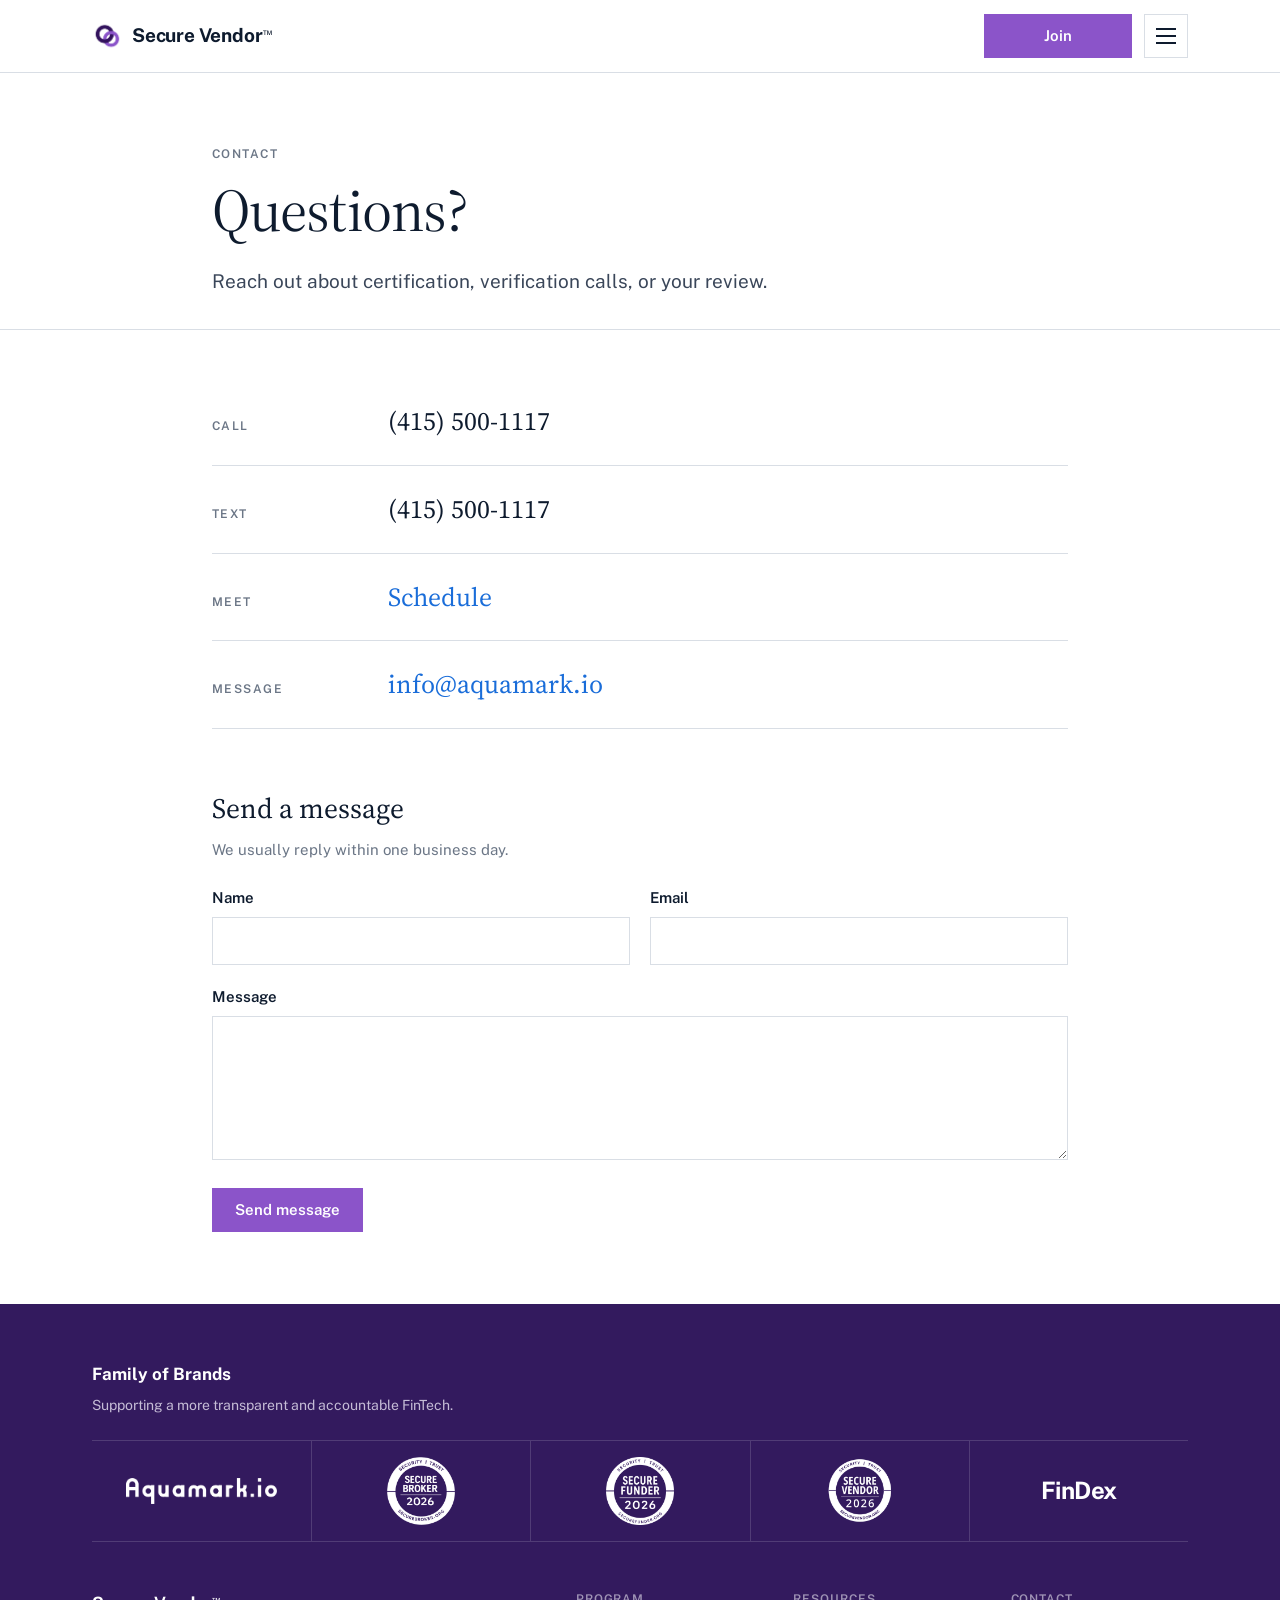
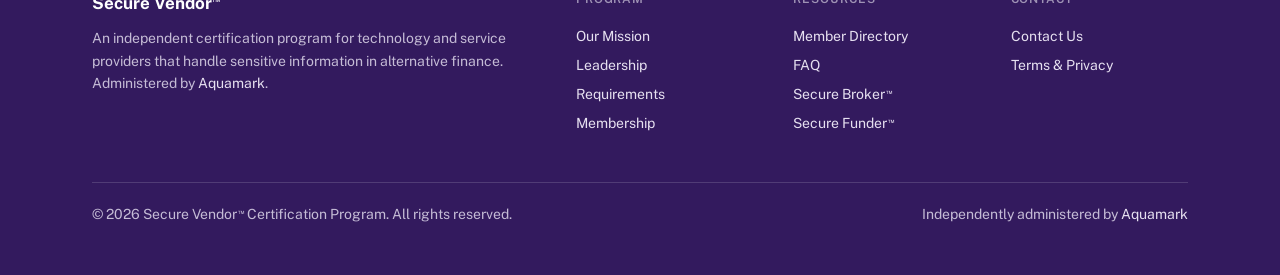
==== contact/index.html @ 7bb22926 "Home: Ocrolus logo slightly smaller Co-Authored-By: Claude Opus 5.5 <noreply@anthropic.com> Claude-S" ====
<!DOCTYPE html>
<html lang="en">
<head>
<meta charset="UTF-8">
<meta name="viewport" content="width=device-width, initial-scale=1.0">
<title>Contact — Secure Vendor™</title>
<meta name="description" content="Secure Vendor™ is an independent certification program for technology and service providers that handle sensitive information in alternative finance.">
<meta property="og:title" content="Contact — Secure Vendor™">
<meta property="og:description" content="Secure Vendor™ is an independent certification program for technology and service providers that handle sensitive information in alternative finance.">
<meta property="og:type" content="website">
<meta property="og:url" content="https://securevendor.org/contact/">
<meta property="og:image" content="https://securevendor.org/og-blank.png">
<link rel="icon" type="image/png" sizes="32x32" href="../vendor-rings.png?v=c6db47a4">
<link rel="apple-touch-icon" sizes="180x180" href="../vendor-rings.png?v=c6db47a4">
<link rel="preconnect" href="https://fonts.googleapis.com">
<link rel="preconnect" href="https://fonts.gstatic.com" crossorigin>
<link href="https://fonts.googleapis.com/css2?family=Public+Sans:wght@400;500;600;700&family=Source+Serif+4:opsz,wght@8..60,400;8..60,500;8..60,600;8..60,700&display=swap" rel="stylesheet">
<link rel="stylesheet" href="../site.css?v=baca03fb">
<style>
  .msg { margin-top: 56px; }
  .msg h2 { font-family: var(--serif); font-weight: 400; font-size: 28px; color: var(--ink); margin: 0; }
  .msg-sub { font-size: 15px; color: var(--muted); margin: 6px 0 24px; }
  .msg-row { display: grid; grid-template-columns: 1fr 1fr; gap: 20px; }
  .msg-field { margin-bottom: 20px; }
  .msg-field label { display: block; font-size: 15px; font-weight: 600; color: var(--ink); margin-bottom: 6px; }
  .msg-opt { font-weight: 400; color: var(--muted); }
  .msg-field input, .msg-field textarea { width: 100%; box-sizing: border-box; font: inherit; font-size: 16px; color: var(--ink); background: #fff; border: 1px solid var(--rule); border-radius: 0; padding: 11px 12px; line-height: 1.5; }
  .msg-field textarea { resize: vertical; min-height: 140px; }
  .msg-field input:focus, .msg-field textarea:focus { outline: none; border-color: var(--accent); box-shadow: 0 0 0 3px rgba(26, 109, 217, .12); }
  .msg-field [aria-invalid=true] { border-color: #B42318; }
  .msg .btn { cursor: pointer; }
  .msg .btn[disabled] { opacity: .65; cursor: progress; }
  .msg-hp { position: absolute; left: -10000px; width: 1px; height: 1px; overflow: hidden; }
  .msg-status { margin: 0 0 16px; font-size: 15px; }
  .msg-status.is-error { color: #B42318; }
  .msg-status.is-ok { color: var(--ink); }
  @media (max-width: 560px) { .msg-row { grid-template-columns: 1fr; gap: 0; } }
</style>
</head>
<body>


<header class="nav">
  <div class="wrap">
    <a class="nav-logo" href="../" aria-label="Secure Vendor home"><img src="../vendor-rings.png?v=c6db47a4" alt=""><span>Secure Vendor<sup>&trade;</sup></span></a>
    <nav class="nav-links" aria-label="Primary">
      <a href="../program-guidelines/" target="_blank" rel="noopener">Requirements</a>
      <a href="../#faq">FAQs</a>
      <a href="../#press">News</a>
      <a href="../directory/">Directory</a>
      <a href="https://securebroker.org" target="_blank" rel="noopener noreferrer">Broker Program</a>
      <a href="https://securefunder.org" target="_blank" rel="noopener noreferrer">Funder Program</a>
    </nav>
    <div class="nav-actions">
      <a class="btn" href="../join/">Join</a>
      <button class="nav-toggle" type="button" aria-expanded="false" aria-controls="mobileMenu" aria-label="Open menu"><span></span><span></span><span></span></button>
    </div>
  </div>
  <div class="mobile-menu" id="mobileMenu">
    <a href="../program-guidelines/" target="_blank" rel="noopener">Requirements</a>
    <a href="../#faq">FAQs</a>
    <a href="../#press">News</a>
    <a href="../directory/">Directory</a>
    <a href="https://securebroker.org" target="_blank" rel="noopener noreferrer">Broker Program</a>
    <a href="https://securefunder.org" target="_blank" rel="noopener noreferrer">Funder Program</a>
  </div>
</header>

<main>

  <section class="page-head">
    <div class="rq-wrap">
      <p class="pg-eyebrow">Contact</p>
      <h1>Questions?</h1>
      <p class="lede">Reach out about certification, verification calls, or your review.</p>
    </div>
  </section>

  <section class="rq-block">
    <div class="rq-wrap">
      <ul class="cx-list" style="border-top:0">
        <li><span class="cx-k">Call</span><a class="cx-v" href="tel:+14155001117">(415) 500-1117</a></li>
        <li><span class="cx-k">Text</span><a class="cx-v" href="sms:+14155001117">(415) 500-1117</a></li>
        <li><span class="cx-k">Meet</span><a class="cx-v" href="https://calendly.com/christina-aquamark/" target="_blank" rel="noopener noreferrer" style="color:var(--link)">Schedule</a></li>
        <li><span class="cx-k">Message</span><a class="cx-v" href="mailto:info@aquamark.io" style="color:var(--link)">info@aquamark.io</a></li>
      </ul>
      <form class="msg" id="message" novalidate>
        <h2>Send a message</h2>
        <p class="msg-sub">We usually reply within one business day.</p>
        <div class="msg-row">
          <div class="msg-field">
            <label for="m-name">Name</label>
            <input id="m-name" name="name" type="text" autocomplete="name" maxlength="120" required>
          </div>
          <div class="msg-field">
            <label for="m-email">Email</label>
            <input id="m-email" name="email" type="email" autocomplete="email" maxlength="254" required>
          </div>
        </div>
        <div class="msg-field">
          <label for="m-message">Message</label>
          <textarea id="m-message" name="message" rows="5" maxlength="5000" required></textarea>
        </div>
        <div class="msg-hp" aria-hidden="true"><label for="m-fax">Fax</label><input id="m-fax" name="fax" type="text" tabindex="-1" autocomplete="off"></div>
        <input type="hidden" name="t" id="m-t">
        <p class="msg-status" id="m-status" role="status" hidden></p>
        <button class="btn" type="submit" id="m-send">Send message</button>
      </form>
    </div>
  </section>

</main>

<script>
  (function () {
    var form = document.getElementById('message'); if (!form) return;
    var btn = document.getElementById('m-send'), status = document.getElementById('m-status');
    var name = document.getElementById('m-name'), email = document.getElementById('m-email'), msg = document.getElementById('m-message');
    document.getElementById('m-t').value = String(Date.now());
    function say(text, ok) { status.textContent = text; status.className = 'msg-status ' + (ok ? 'is-ok' : 'is-error'); status.hidden = false; }
    [name, email, msg].forEach(function (el) { el.addEventListener('input', function () { el.removeAttribute('aria-invalid'); }); });
    form.addEventListener('submit', function (e) {
      e.preventDefault();
      var bad = null;
      if (!name.value.trim()) { name.setAttribute('aria-invalid', 'true'); bad = bad || name; }
      if (!/^[^\s@]+@[^\s@]+\.[a-z]{2,}$/i.test(email.value.trim())) { email.setAttribute('aria-invalid', 'true'); bad = bad || email; }
      if (!msg.value.trim()) { msg.setAttribute('aria-invalid', 'true'); bad = bad || msg; }
      if (bad) { say(bad === name ? 'Please enter your name.' : bad === email ? 'Please enter a valid email address.' : 'Please write a message.', false); bad.focus(); return; }
      btn.disabled = true; btn.textContent = 'Sending\u2026'; status.hidden = true;
      fetch('https://portal.securefunder.org/message', { method: 'POST', body: new FormData(form) })
        .then(function (r) { return r.json().catch(function () { return { ok: false }; }); })
        .then(function (d) {
          if (d && d.ok) { form.reset(); say('Thanks, your message is on its way. We\u2019ll reply by email.', true); btn.textContent = 'Sent'; return; }
          say((d && d.error) || 'Something went wrong. Please try again.', false); btn.disabled = false; btn.textContent = 'Send message';
        })
        .catch(function () { say('We couldn\u2019t send that. Please try again, or email info@aquamark.io.', false); btn.disabled = false; btn.textContent = 'Send message'; });
    });
  })();
</script>

<footer class="site-foot">
  <div class="wrap">
    <section class="fob" aria-labelledby="fob-title">
      <h2 id="fob-title" class="fob-title">Family of Brands</h2>
      <p class="fob-sub">Supporting a more transparent and accountable FinTech.</p>
      <ul class="fob-row">
        <li><a href="https://aquamark.io" target="_blank" rel="noopener noreferrer" aria-label="Aquamark homepage"><img class="fob-full" src="../family-of-brands/aquamark.png?v=88b38f06" alt="Aquamark"></a></li>
        <li><a href="https://securebroker.org" target="_blank" rel="noopener noreferrer" aria-label="Secure Broker homepage"><img class="fob-badge" src="../family-of-brands/secure-broker-badge.png?v=c771e2e2" alt="Secure Broker certified badge"></a></li>
        <li><a href="https://securefunder.org" target="_blank" rel="noopener noreferrer" aria-label="Secure Funder homepage"><img class="fob-badge" src="../family-of-brands/secure-funder-badge.png?v=cc587128" alt="Secure Funder certified badge"></a></li>
        <li><a href="../" aria-label="Secure Vendor homepage"><img class="fob-badge" src="../family-of-brands/secure-vendor-badge.png?v=2ccc2c30" alt="Secure Vendor certified badge"></a></li>
        <li><a href="https://joinfindex.com" target="_blank" rel="noopener noreferrer" aria-label="FinDex homepage"><span class="fob-findex">FinDex</span></a></li>
      </ul>
    </section>
    <div class="foot-grid">
      <div>
        <p class="foot-brand">Secure Vendor<sup>&trade;</sup></p>
        <p>An independent certification program for technology and service providers that handle sensitive information in alternative finance. Administered by <a href="https://aquamark.io" target="_blank" rel="noopener noreferrer">Aquamark</a>.</p>
      </div>
      <div class="foot-col">
        <h4>Program</h4>
        <a href="../#about">Our Mission</a>
        <a href="../#leadership">Leadership</a>
        <a href="../program-guidelines/">Requirements</a>
        <a href="../#membership">Membership</a>
      </div>
      <div class="foot-col">
        <h4>Resources</h4>
        <a href="../directory/">Member Directory</a>
        <a href="../#faq">FAQ</a>
        <a href="https://securebroker.org" target="_blank" rel="noopener noreferrer">Secure Broker<sup class="tm">&trade;</sup></a>
        <a href="https://securefunder.org" target="_blank" rel="noopener noreferrer">Secure Funder<sup class="tm">&trade;</sup></a>
      </div>
      <div class="foot-col">
        <h4>Contact</h4>
        <a href="../contact/">Contact Us</a>
        <a href="../terms-privacy/">Terms &amp; Privacy</a>
      </div>
    </div>
    <div class="foot-bottom">
      <span>&copy; 2026 Secure Vendor<sup class="tm">&trade;</sup> Certification Program. All rights reserved.</span>
      <span>Independently administered by <a href="https://aquamark.io" target="_blank" rel="noopener noreferrer">Aquamark</a></span>
    </div>
  </div>
</footer>

<script>
  (function () {
    var t = document.querySelector('.nav-toggle'), m = document.getElementById('mobileMenu');
    function set(o) { m.classList.toggle('open', o); t.classList.toggle('is-open', o); t.setAttribute('aria-expanded', o); t.setAttribute('aria-label', o ? 'Close menu' : 'Open menu'); }
    t.addEventListener('click', function (e) { e.stopPropagation(); set(!m.classList.contains('open')); });
    m.querySelectorAll('a').forEach(function (a) { a.addEventListener('click', function () { set(false); }); });
    document.addEventListener('click', function (e) { if (m.classList.contains('open') && !m.contains(e.target)) set(false); });
    document.addEventListener('keydown', function (e) { if (e.key === 'Escape') set(false); });
  })();
</script>


</body>
</html>
---- site.css ----
/* Secure Vendor — shared site styles.
   Same layout system as securefunder.org / securebroker.org, with a purple palette. */
:root {
  /* Badge purples: light #8B54C9 (buttons, logo ring), dark #33135D (button hover, logo ring); dark sections #331A5E */
  --purple: #8B54C9; --purple-deep: #33135D; --purple-dark: #331A5E; --lime: #DDF734;

  --ink: #0E1B2E; --text: #3A4659; --muted: #6B7686; --rule: #D9DEE5; --band: #F4F6F9; --paper: #FFFFFF;
  --link: #1A6DD9; --accent: var(--purple); --accent-deep: var(--purple-deep); --dark: var(--purple-dark);
  --highlight: var(--lime); --tag: #FFE45C;
  --foot-text: #C5BCD6; --foot-head: #9F93B5; --foot-link: #E6E0F0;
  --serif: 'Source Serif 4', Georgia, 'Times New Roman', serif;
  --sans: 'Public Sans', 'Helvetica Neue', Arial, sans-serif;
  --wrap: 1160px;
}
* { box-sizing: border-box; }
html { -webkit-text-size-adjust: 100%; overflow-x: clip; scroll-padding-top: 120px; }
body { margin: 0; overflow-x: clip; background: var(--paper); color: var(--text); font-family: var(--sans); font-size: 17px; line-height: 1.65; }
/* Short pages: the main area grows so the footer always reaches the bottom of the window */
body { min-height: 100vh; display: flex; flex-direction: column; }
body > main { flex: 1 0 auto; }
h1, h2, h3, p, li, blockquote { overflow-wrap: break-word; }
img { max-width: 100%; display: block; }
a { color: var(--link); text-decoration: none; }
a:hover { text-decoration: underline; text-underline-offset: 3px; }
a:focus-visible, button:focus-visible, summary:focus-visible { outline: 2px solid var(--link); outline-offset: 3px; }
.wrap { max-width: var(--wrap); margin: 0 auto; padding: 0 32px; }
h1, h2, h3 { font-family: var(--serif); color: var(--ink); font-weight: 500; margin: 0; }

/* Buttons */
.btn { display: inline-block; font-family: var(--sans); font-size: 15px; font-weight: 600; padding: 12px 22px; min-width: 148px; text-align: center; border: 1px solid var(--accent); background: var(--accent); color: #fff; line-height: 1.2; cursor: pointer; }
.btn:hover { background: var(--accent-deep); border-color: var(--accent-deep); color: #fff; text-decoration: none; }
.btn-quiet { background: transparent; color: var(--ink); border-color: var(--ink); }
.btn-quiet:hover { background: var(--ink); border-color: var(--ink); color: #fff; }

/* Top line + nav */
.nav { border-bottom: 1px solid var(--rule); background: var(--paper); position: sticky; top: 0; z-index: 50; }
.nav .wrap { display: flex; align-items: center; justify-content: space-between; height: 72px; gap: 24px; }
.nav-logo { display: flex; align-items: center; gap: 10px; color: var(--ink); font-family: var(--sans); font-weight: 700; font-size: 19px; letter-spacing: -0.01em; white-space: nowrap; }
.nav-logo:hover { text-decoration: none; }
.nav-logo img { width: 30px; height: 30px; }
.nav-logo sup { font-size: 10px; font-weight: 500; }
sup.tm { font-size: .5em; font-weight: 500; line-height: 0; vertical-align: super; margin-left: 1px; }
.nav-links { display: flex; align-items: center; gap: 28px; font-size: 15px; }
.nav-links a { color: var(--ink); }
.nav-links a:hover { color: var(--link); text-decoration: none; }
.nav-actions { display: flex; align-items: center; gap: 12px; }
.nav-toggle { display: none; background: none; border: 1px solid var(--rule); font: 600 14px var(--sans); color: var(--ink); padding: 8px 12px; cursor: pointer; }
.mobile-menu { display: none; border-top: 1px solid var(--rule); }
.mobile-menu a { display: block; padding: 14px 32px; border-bottom: 1px solid var(--rule); color: var(--ink); }

/* Home page announcement bar (inside the sticky nav) */
.announce { background: var(--accent); color: #FFFFFF; font-size: 13px; font-weight: 500; letter-spacing: .01em; line-height: 1.4; text-align: center; padding: 9px 16px; }
.announce strong { font-weight: 700; }
@media (max-width: 640px) { .announce { font-size: min(13px, 3.2vw); padding: 9px 12px; } }

/* Menu: hamburger at every screen size (links live in the dropdown) */
.nav-links { display: none !important; }
.nav-toggle { display: inline-flex !important; flex-direction: column; align-items: center; justify-content: center; gap: 5px; width: 44px; height: 44px; padding: 0; border: 1px solid var(--rule); background: var(--paper); cursor: pointer; }
.nav-toggle span { display: block; width: 20px; height: 2px; background: var(--ink); transition: transform .2s ease, opacity .2s ease; }
.nav-toggle.is-open span:nth-child(1) { transform: translateY(7px) rotate(45deg); }
.nav-toggle.is-open span:nth-child(2) { opacity: 0; }
.nav-toggle.is-open span:nth-child(3) { transform: translateY(-7px) rotate(-45deg); }
.mobile-menu.open { display: block; }
@media (min-width: 961px) {
  .mobile-menu { position: absolute; top: 100%; right: max(32px, calc((100% - var(--wrap)) / 2 + 32px)); width: 300px; background: var(--paper); border: 1px solid var(--rule); box-shadow: 0 12px 32px rgba(14, 27, 46, .12); }
  .mobile-menu a { padding: 14px 24px; }
  .mobile-menu a:last-child { border-bottom: 0; }
  .mobile-menu a[href*="portal."] { display: none; }
}

/* Hero */
.hero { padding: 88px 0 80px; border-bottom: 1px solid var(--rule); }
.hero .wrap { display: grid; grid-template-columns: minmax(0, 7fr) minmax(0, 5fr); gap: 72px; align-items: center; }
.hero h1 { font-size: clamp(40px, 5.2vw, 64px); line-height: 1.06; letter-spacing: -0.015em; font-weight: 400; }
.hero h1 .m-br, .hero-lede .m-br { display: none; }
.hero h1 strong { font-weight: 700; letter-spacing: -0.025em; }
.hero-lede { font-size: 24px; line-height: 1.5; max-width: 24em; margin: 28px 0 0; color: var(--ink); }
.hero-actions { display: flex; gap: 12px; flex-wrap: wrap; margin-top: 36px; }
.figure { margin: 0; }
.figure-frame img { margin: 0 auto; max-height: 360px; width: auto; }

/* Charter members */
.clients { padding: 44px 0 48px; border-bottom: 1px solid var(--rule); }
.clients-label { margin: 0 0 24px; font-family: var(--sans); font-size: 12px; font-weight: 600; letter-spacing: .12em; text-transform: uppercase; color: var(--muted); }
.client-grid { list-style: none; margin: 0; padding: 0; display: grid; grid-template-columns: minmax(0, 1.8fr) repeat(4, minmax(0, 1fr)); gap: 16px; }
.client-slot { display: flex; align-items: center; justify-content: center; height: 104px; padding: 12px 16px; text-align: center; }
a.client-slot:hover { text-decoration: none; }
a.client-slot.soon:hover { color: var(--accent); }
.client-slot img { max-height: 54px; max-width: 100%; width: auto; }
.client-grid li:first-child .client-slot { justify-content: flex-start; padding-left: 0; }
.client-name { font-family: var(--sans); font-size: 22px; font-weight: 700; letter-spacing: -.01em; color: var(--ink); }
.client-slot.soon { font-size: 12px; font-weight: 600; letter-spacing: .1em; text-transform: uppercase; color: var(--muted); }
@media (max-width: 640px) {
  .client-grid { grid-template-columns: 1fr; gap: 4px; }
  .client-slot { height: 56px; }
  .client-grid li:first-child .client-slot { height: 108px; justify-content: center; padding-left: 16px; }
  .client-slot img { max-height: 62px; }
}

/* Sections */
.section { padding: 88px 0; border-bottom: 1px solid var(--rule); }
.section.dark { background: var(--dark); color: #D5CCE3; border-bottom: 0; }
.section.dark h2, .section.dark strong { color: #fff; }
.section.band { background: var(--band); }
.section > .wrap { display: grid; grid-template-columns: minmax(0, 4fr) minmax(0, 8fr); gap: 64px; }
.section h2 { font-size: 38px; line-height: 1.15; letter-spacing: -0.01em; }
.section-intro { font-size: 15px; color: var(--muted); margin: 14px 0 0; max-width: 22em; }
.mission { font-size: 20px; line-height: 1.6; margin: 0; }
.body p { margin: 0 0 18px; max-width: 38em; }
.body p:last-child { margin-bottom: 0; }
.body strong { color: var(--ink); font-weight: 600; }
.tag-new { display: inline-block; background: var(--tag); color: var(--ink); font-size: 12px; font-weight: 700; letter-spacing: .08em; text-transform: uppercase; line-height: 1; padding: 6px 9px; margin-bottom: 14px; }
.soft-mark { background: rgba(221, 247, 52, .45); color: inherit; padding: 1px 4px; border-radius: 3px; }

.note { font-size: 15px; color: var(--muted); margin: 20px 0 0; max-width: 40em; }
.lead { font-family: var(--serif); font-size: 24px; line-height: 1.45; color: var(--ink); margin: 0 0 28px; max-width: 30em; }

/* Lists */
.ruled { list-style: none; margin: 0; padding: 0; border-top: 1px solid var(--ink); }
.ruled li { padding: 12px 0; border-bottom: 1px solid var(--rule); }
.ruled.two { display: grid; grid-template-columns: 1fr 1fr; column-gap: 48px; border-top: 0; }
.ruled.two li:nth-child(-n+2) { border-top: 1px solid var(--ink); }

.cols-2 { display: grid; grid-template-columns: repeat(2, minmax(0, 1fr)); gap: 48px 48px; }
.col h3 { font-size: 22px; padding-bottom: 14px; border-bottom: 1px solid var(--ink); margin-bottom: 4px; }
.col p { margin: 14px 0 0; font-size: 16px; }

/* Numbered steps */
.hw { list-style: none; margin: 0; padding: 0; border-top: 1px solid var(--ink); }
.hw li { display: grid; grid-template-columns: 48px 180px 1fr; gap: 16px; align-items: baseline; padding: 16px 0; border-bottom: 1px solid var(--rule); }
.hw-n { font-size: 13px; font-weight: 600; letter-spacing: .06em; color: var(--muted); }
.hw-t { font-family: var(--serif); font-size: 20px; color: var(--ink); }
.hw-d { font-size: 16px; color: var(--text); }

/* Compare (not a checklist) */
.contrast { display: grid; grid-template-columns: repeat(2, minmax(0, 1fr)); gap: 16px; }
.contrast > div { border: 1px solid var(--rule); padding: 22px 22px 24px; }
.contrast .is { border-color: var(--purple); border-width: 2px; background: var(--paper); }
.contrast h3 { font-family: var(--sans); font-size: 12px; font-weight: 700; letter-spacing: .1em; text-transform: uppercase; color: var(--muted); margin: 0 0 12px; }
.contrast .is h3 { color: var(--accent); }
.contrast ul { list-style: none; margin: 0; padding: 0; }
.contrast li { padding: 8px 0; border-top: 1px solid var(--rule); font-size: 16px; }
.contrast li:first-child { border-top: 0; padding-top: 0; }

/* Pricing */
.price-row { display: flex; gap: 32px 64px; flex-wrap: wrap; margin-bottom: 32px; }
.price { margin: 0; font-family: var(--serif); font-size: 40px; line-height: 1.1; color: var(--ink); }
.price small { font-family: inherit; font-size: 16px; color: var(--muted); white-space: nowrap; display: inline-block; }
.price-note { margin: 6px 0 0; font-size: 15px; color: var(--muted); }

/* Leadership */
.pull { margin: 0; display: grid; grid-template-columns: 96px minmax(0, 1fr); gap: 24px; align-items: start; }
.pull img { width: 96px; height: 96px; object-fit: cover; filter: grayscale(100%); }
.pull blockquote { margin: 0; font-family: var(--serif); font-size: 22px; line-height: 1.45; color: var(--ink); }
.pull cite { display: block; font-style: normal; font-size: 14px; color: var(--muted); margin-top: 12px; }
.linkbtn { background: none; border: 0; padding: 0; font: inherit; font-size: 14px; color: var(--link); cursor: pointer; margin-top: 10px; }
.linkbtn:hover { text-decoration: underline; text-underline-offset: 3px; }

/* Closing band */
.closing { padding: 96px 0; background: var(--dark); color: #D5CCE3; }
.closing .wrap { display: flex; align-items: flex-end; justify-content: space-between; gap: 40px; flex-wrap: wrap; }
.closing h2 { color: #fff; font-size: clamp(32px, 4vw, 44px); line-height: 1.1; max-width: 16em; }
.closing p { margin: 14px 0 0; font-size: 16px; }
.closing .btn { background: #fff; border-color: #fff; color: var(--ink); }
.closing .btn:hover { background: #E9E3F2; border-color: #E9E3F2; color: var(--ink); }
.closing .btn-quiet { background: transparent; color: #fff; border-color: #fff; }
.closing .btn-quiet:hover { background: #fff; color: var(--ink); }
.closing-actions { display: flex; gap: 12px; flex-wrap: wrap; }

/* FAQ */
.faq-list { border-top: 1px solid var(--ink); }
.faq-item { border-bottom: 1px solid var(--rule); }
.faq-item summary { list-style: none; cursor: pointer; display: flex; justify-content: space-between; align-items: center; gap: 24px; padding: 26px 0; font-size: 19px; font-weight: 600; color: var(--ink); }
.faq-item summary::-webkit-details-marker { display: none; }
.faq-item summary::after { content: "+"; flex: none; font-size: 24px; font-weight: 400; line-height: 1; color: var(--accent); }
.faq-item[open] summary::after { content: "\2212"; }
.faq-item summary:hover { color: var(--link); }
.faq-a { padding: 2px 0 32px; max-width: 42em; line-height: 1.7; }
.faq-a p { margin: 0 0 16px; }
.faq-a ul { margin: 0 0 16px; padding-left: 1.3em; }
.faq-a li { margin: 0 0 16px; padding-left: 4px; }
.faq-a li:last-child { margin-bottom: 0; }
.faq-a p:last-child, .faq-a ul:last-child { margin-bottom: 0; }

/* News (same as Secure Funder / Secure Broker) */
.press-row { display: grid; grid-template-columns: 96px minmax(0, 1fr); gap: 24px; align-items: center; padding: 22px 0; border-bottom: 1px solid var(--rule); color: inherit; }
.press-row:first-child { border-top: 1px solid var(--ink); }
a.press-row:hover { text-decoration: none; }
a.press-row:hover h3 { color: var(--link); }
.press-row img { width: 96px; height: auto; }
.press-row h3 { font-size: 20px; line-height: 1.35; }
@media (max-width: 640px) { .press-row { grid-template-columns: 64px minmax(0, 1fr); } .press-row img { width: 64px; } }


/* Program Requirements + Download Safeguards (same layout as Secure Broker / Secure Funder) */
.req-band { background: var(--band); padding: 56px 0 88px; }
.req-list { list-style: none; margin: 0; padding: 8px 36px; background: var(--paper); border: 1px solid var(--rule); box-shadow: 0 1px 2px rgba(14, 27, 46, .04), 0 12px 32px rgba(14, 27, 46, .06); }
.req-list li { display: grid; grid-template-columns: 36px 1fr; gap: 20px; align-items: start; padding: 22px 0; border-bottom: 1px solid var(--rule); }
.req-list li:last-child { border-bottom: 0; }
.req-n { display: inline-flex; align-items: center; justify-content: center; width: 32px; height: 32px; border-radius: 50%; background: var(--accent); color: #fff; font-size: 14px; font-weight: 700; }
.req-t { display: block; padding-top: 3px; font-size: 18px; line-height: 1.55; color: var(--ink); }
.req-opts { display: grid; gap: 10px; margin-top: 16px; }
.req-opt { display: grid; grid-template-columns: 26px 1fr; gap: 12px; align-items: start; padding: 4px 0; font-size: 16px; line-height: 1.6; color: var(--text); }
.req-opt strong { color: var(--ink); font-weight: 600; }
.opt-k { display: inline-flex; align-items: center; justify-content: center; width: 24px; height: 24px; margin-top: 1px; border-radius: 50%; border: 1.5px solid var(--accent); color: var(--accent); font-size: 12px; font-weight: 700; background: var(--paper); }
@media (max-width: 760px) { .req-band { padding: 32px 0 56px; } .req-list { padding: 4px 18px; } .req-list li { grid-template-columns: 30px 1fr; gap: 14px; padding: 18px 0; } .req-n { width: 28px; height: 28px; font-size: 13px; } .req-t { font-size: 17px; padding-top: 2px; } .req-opt { grid-template-columns: 24px 1fr; gap: 10px; } }
.req-note { margin: 12px 0 0; font-size: 15px; line-height: 1.6; color: var(--muted); }
.page-head.req-plain { border-bottom: 0; }

/* Inner pages */
.page-head { padding: 72px 0 32px; border-bottom: 1px solid var(--rule); }
.page-head h1 { font-size: clamp(40px, 5vw, 60px); line-height: 1.06; letter-spacing: -0.015em; font-weight: 400; }
.page-head .lede { font-size: 19px; line-height: 1.6; margin: 24px 0 0; max-width: 40em; }
.pg-eyebrow, .rq-eyebrow { margin: 0 0 14px; font-size: 12px; font-weight: 600; letter-spacing: .12em; text-transform: uppercase; color: var(--muted); }
.rq-eyebrow { margin-bottom: 20px; }
.rq-wrap { max-width: 920px; margin: 0 auto; padding: 0 32px; }
.rq-block { padding: 48px 0 72px; }
.rq-tight { padding-top: 0; }
.qualify { list-style: none; margin: 0; padding: 0; display: grid; grid-template-columns: repeat(3, minmax(0, 1fr)); gap: 16px; }
.qualify li { border: 1px solid var(--rule); padding: 22px 22px 26px; display: flex; flex-direction: column; gap: 14px; }
.q-n { font-size: 13px; font-weight: 600; letter-spacing: .06em; color: var(--muted); }
.q-t { font-family: var(--serif); font-size: 21px; line-height: 1.3; color: var(--ink); margin: 0; }
.q-d { margin: 0; font-size: 16px; }
.callout { background: var(--band); border-left: 4px solid var(--highlight); padding: 28px 32px; }
.callout-lead { font-family: var(--serif); font-size: 22px; line-height: 1.4; color: var(--ink); margin: 0 0 10px; }
.callout p { margin: 0 0 10px; }
.callout p:last-child { margin: 0; }
.areas { display: grid; grid-template-columns: repeat(2, minmax(0, 1fr)); gap: 0 48px; border-top: 1px solid var(--ink); }
.areas div { padding: 18px 0 20px; border-bottom: 1px solid var(--rule); }
.areas h3 { font-size: 20px; margin: 0 0 6px; }
.areas p { margin: 0; font-size: 16px; }
.areas .ex { margin-top: 8px; font-size: 14px; color: var(--muted); }

.cx-list { list-style: none; margin: 0; padding: 0; border-top: 1px solid var(--ink); }
.cx-list li { display: grid; grid-template-columns: 160px 1fr; align-items: baseline; gap: 16px; padding: 22px 0; border-bottom: 1px solid var(--rule); }
.cx-k { font-size: 12px; font-weight: 600; letter-spacing: .12em; text-transform: uppercase; color: var(--muted); }
.cx-v { font-family: var(--serif); font-size: 26px; color: var(--ink); }
.cx-v:hover { color: var(--link); text-decoration: none; }
.join-only { max-width: 680px; }
.form-frame { border: 1px solid var(--rule); background: var(--paper); padding: 8px 16px; }
.empty { border: 1px dashed var(--rule); padding: 28px; color: var(--muted); font-size: 16px; text-align: center; }
.dir-group + .dir-group { margin-top: 48px; }
.dir-group h2 { font-size: 26px; margin-bottom: 6px; }
.dir-group p { margin: 0 0 18px; color: var(--muted); font-size: 15px; }
.notice { font-size: 14px; color: var(--muted); margin: 16px 0 0; }

/* Footer */
.site-foot { padding: 56px 0 48px; font-size: 14px; color: var(--foot-text); background: var(--dark); }
.site-foot .fob { --fob-rule: rgba(255,255,255,0.15); margin: 0 0 48px; }
.site-foot .fob-title { margin: 0 0 6px; font-family: inherit; font-size: 17px; font-weight: 700; color: #fff; }
.site-foot .fob-sub { margin: 0; max-width: none; font-size: 14px; color: var(--foot-text); }
.fob-row { list-style: none; padding: 0; margin: 24px 0 0; display: grid; grid-template-columns: repeat(5, minmax(0, 1fr)); border-top: 1px solid var(--fob-rule); border-bottom: 1px solid var(--fob-rule); }
.fob-row li { margin: 0; padding: 0; }
.fob-row li + li { border-left: 1px solid var(--fob-rule); }
.fob-row a { display: flex; align-items: center; justify-content: center; height: 100px; padding: 16px; text-decoration: none; }
.fob-row a:hover { background: rgba(255,255,255,0.05); }
.fob-row .fob-full { display: block; height: 26px; width: auto; max-width: 100%; }
.fob-row .fob-badge { display: block; width: 68px; height: 68px; object-fit: contain; }
.fob-findex { font-weight: 700; font-size: 24px; letter-spacing: -0.02em; color: #fff; white-space: nowrap; }
.site-foot .foot-grid { display: grid; grid-template-columns: minmax(0, 5fr) repeat(3, minmax(0, 2fr)); gap: 40px; }
.site-foot .foot-brand { font-family: var(--sans); font-weight: 700; font-size: 17px; color: #fff; margin: 0 0 10px; }
.site-foot .foot-brand sup { font-size: 9px; font-weight: 500; }
.site-foot p { margin: 0; max-width: 30em; line-height: 1.6; }
.site-foot h4 { margin: 0 0 12px; font-size: 12px; font-weight: 600; letter-spacing: .08em; text-transform: uppercase; color: var(--foot-head); }
.site-foot a { color: var(--foot-link); }
.site-foot a:hover { color: #fff; }
.site-foot .foot-col a { display: block; padding: 3px 0; }
.site-foot .foot-bottom { margin-top: 44px; padding-top: 20px; border-top: 1px solid rgba(255,255,255,.15); display: flex; justify-content: space-between; gap: 24px; flex-wrap: wrap; }

/* Bio modal */
.bio-overlay { position: fixed; inset: 0; z-index: 100; background: rgba(14,27,46,.45); display: none; align-items: center; justify-content: center; padding: 24px; }
.bio-overlay.active { display: flex; }
.bio-box { position: relative; background: #fff; max-width: 620px; width: 100%; padding: 44px 40px 36px; border: 1px solid var(--rule); max-height: 90vh; overflow: auto; }
.bio-box h3 { font-size: 24px; margin-bottom: 18px; }
.bio-box p { margin: 0 0 14px; font-size: 16px; }
.bio-close { position: absolute; top: 10px; right: 14px; background: none; border: 0; font-size: 26px; line-height: 1; color: var(--muted); cursor: pointer; }

@media (max-width: 1080px) { .nav-links { gap: 20px; } }
@media (max-width: 960px) {
  .nav-links, .nav-actions .btn-quiet { display: none; }
  .nav-toggle { display: inline-block; }
  .mobile-menu.open { display: block; }
  .hero { padding: 56px 0; }
  .hero .wrap, .section > .wrap { grid-template-columns: minmax(0, 1fr); gap: 40px; }
  .hero .figure { order: -1; }
  .hero .figure-frame img { max-height: 260px; }
  .section { padding: 64px 0; }
  .site-foot .foot-grid { grid-template-columns: 1fr 1fr; }
  .site-foot .foot-grid > div:first-child { grid-column: 1 / -1; }
}
@media (max-width: 760px) {
  .mission { font-size: 18px; }
  .hw li { grid-template-columns: 36px 1fr; }
  .hw-d { grid-column: 2; }
  .page-head { padding: 48px 0 28px; }
  .rq-wrap { padding: 0 20px; }
  .rq-block { padding: 36px 0 48px; }
  .rq-tight { padding-top: 0; }
  .qualify, .areas, .contrast { grid-template-columns: 1fr; }
  .callout { padding: 22px 20px; }
  .cx-list li { grid-template-columns: 1fr; gap: 6px; }
  .cx-v { font-size: 22px; }
  .fob-row { grid-template-columns: repeat(2, minmax(0, 1fr)); }
  .fob-row li + li { border-left: 0; }
  .fob-row li:nth-child(even) { border-left: 1px solid var(--fob-rule); }
  .fob-row li:nth-child(n+3) { border-top: 1px solid var(--fob-rule); }
  .fob-row li:last-child:nth-child(odd) { grid-column: 1 / -1; }
  .fob-row a { height: 80px; padding: 12px 8px; }
  .fob-row .fob-full { height: 20px; }
  .fob-row .fob-badge { width: 56px; height: 56px; }
  .fob-findex { font-size: 20px; }
}
@media (max-width: 640px) {
  body { font-size: 16px; }
  .wrap { padding: 0 20px; }
  .nav .wrap { height: 64px; }
  .nav-actions .btn { min-width: 0; padding: 9px 16px; }
  .mobile-menu a { padding: 14px 20px; }
  .hero { padding: 44px 0 48px; }
  .hero h1 { font-size: min(38px, 8.2vw); }
  .hero h1 .m-br, .hero-lede .m-br { display: inline; }
  .hero h1, .hero-lede { text-align: center; margin-left: auto; margin-right: auto; }
  .hero-lede { font-size: min(20px, calc(5.4vw - 2px)); margin-top: 20px; }  /* keeps each forced line on one line */
  .hero-actions { justify-content: center; }
  .hero-actions .btn { flex: 1 1 0; min-width: 0; }
  .hero .figure-frame img { max-height: 240px; }
  .section h2 { font-size: 32px; }
  .lead { font-size: 21px; }
  .ruled.two, .cols-2 { grid-template-columns: minmax(0, 1fr); }
  .ruled.two li:nth-child(2) { border-top: 0; }
  .closing { padding: 64px 0; }
  .closing .wrap > div { width: 100%; }
  .closing-actions .btn { flex: 1 1 0; min-width: 0; padding-left: 12px; padding-right: 12px; }
  .pull { grid-template-columns: 72px minmax(0, 1fr); gap: 16px; }
  .pull img { width: 72px; height: 72px; }
  .pull blockquote { font-size: 19px; }
}
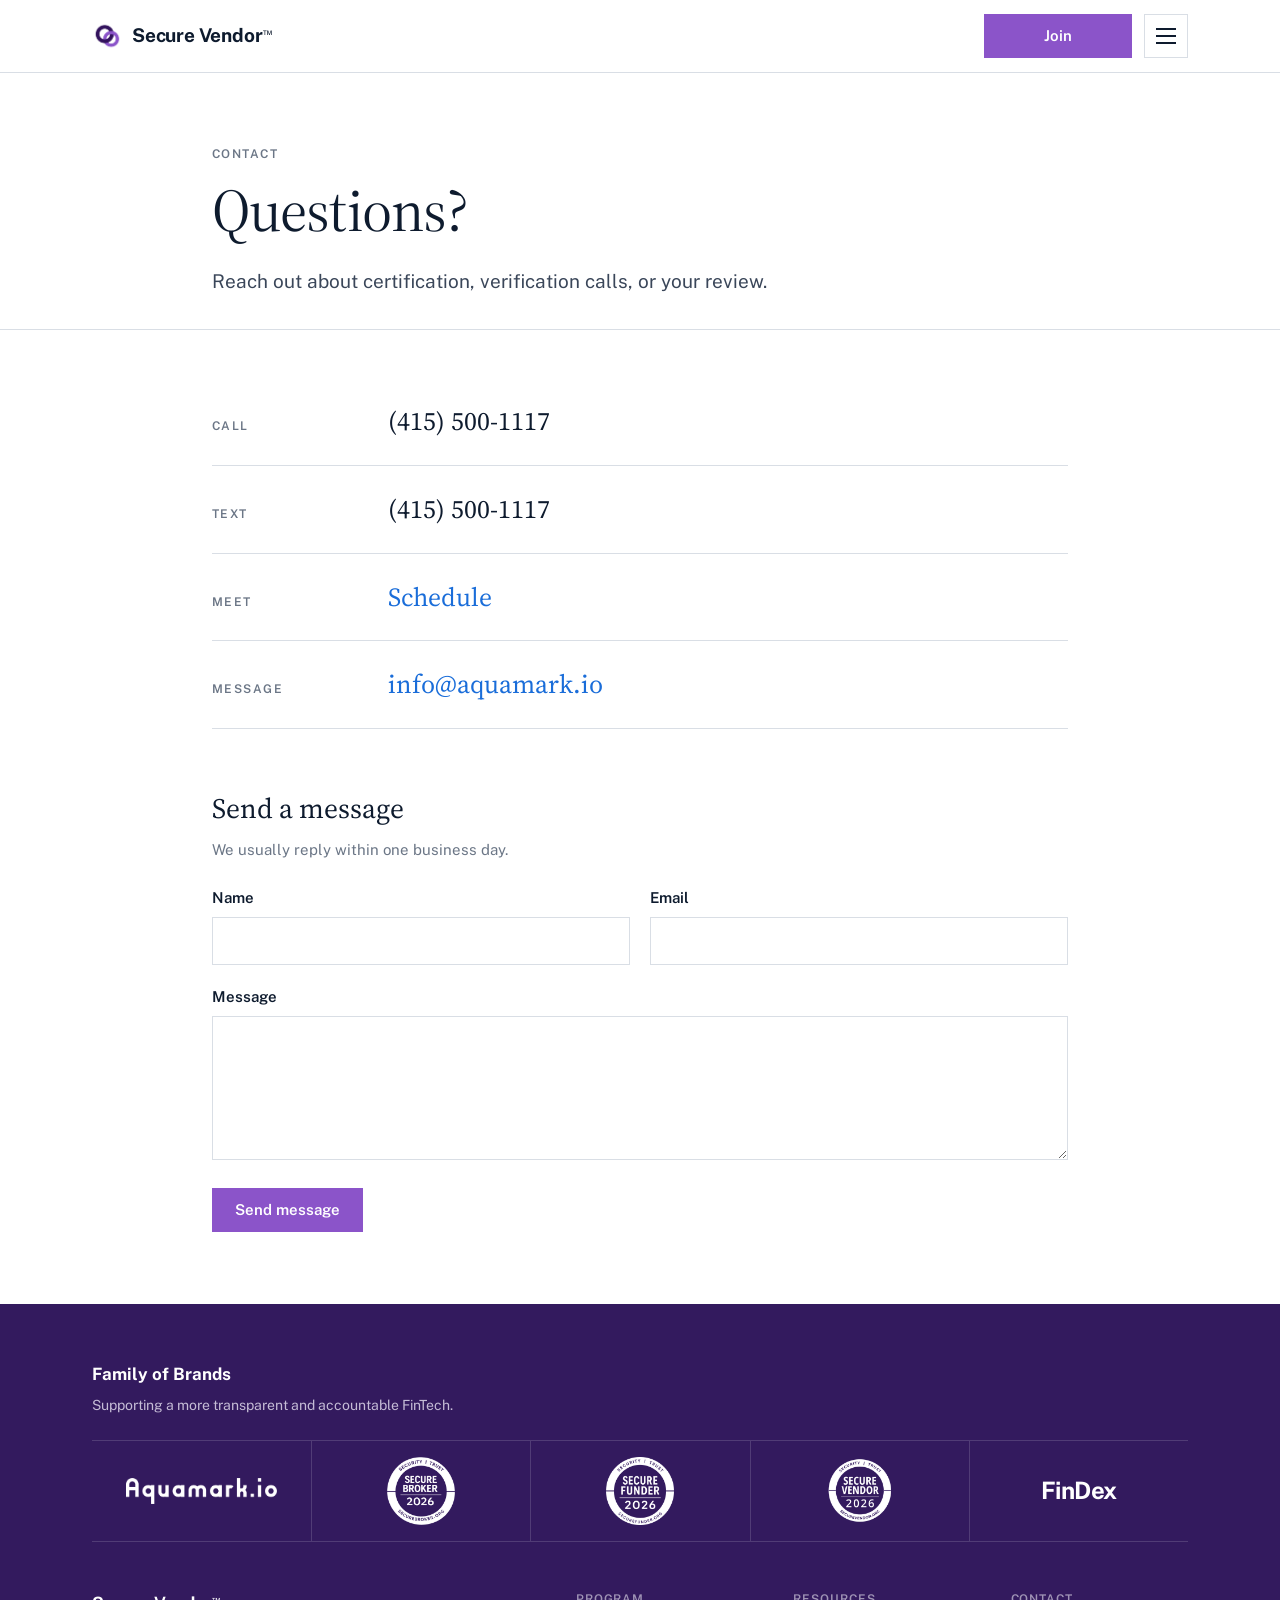
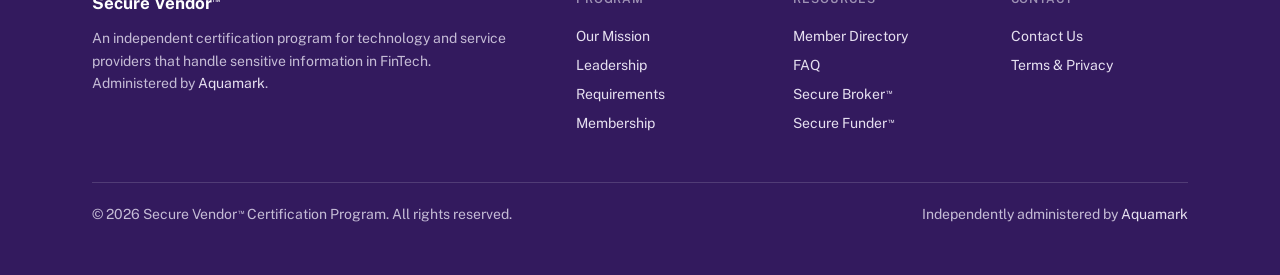
==== commit 2e06ad18: "Copy: 'alternative finance' -> 'FinTech' Co-Authored-By: Claude Opus 5.5 <noreply@anthropic.com> Cla" ====
--- a/contact/index.html
+++ b/contact/index.html
@@ -4,9 +4,9 @@
 <meta charset="UTF-8">
 <meta name="viewport" content="width=device-width, initial-scale=1.0">
 <title>Contact — Secure Vendor™</title>
-<meta name="description" content="Secure Vendor™ is an independent certification program for technology and service providers that handle sensitive information in alternative finance.">
+<meta name="description" content="Secure Vendor™ is an independent certification program for technology and service providers that handle sensitive information in FinTech.">
 <meta property="og:title" content="Contact — Secure Vendor™">
-<meta property="og:description" content="Secure Vendor™ is an independent certification program for technology and service providers that handle sensitive information in alternative finance.">
+<meta property="og:description" content="Secure Vendor™ is an independent certification program for technology and service providers that handle sensitive information in FinTech.">
 <meta property="og:type" content="website">
 <meta property="og:url" content="https://securevendor.org/contact/">
 <meta property="og:image" content="https://securevendor.org/og-blank.png">
@@ -154,7 +154,7 @@
     <div class="foot-grid">
       <div>
         <p class="foot-brand">Secure Vendor<sup>&trade;</sup></p>
-        <p>An independent certification program for technology and service providers that handle sensitive information in alternative finance. Administered by <a href="https://aquamark.io" target="_blank" rel="noopener noreferrer">Aquamark</a>.</p>
+        <p>An independent certification program for technology and service providers that handle sensitive information in FinTech. Administered by <a href="https://aquamark.io" target="_blank" rel="noopener noreferrer">Aquamark</a>.</p>
       </div>
       <div class="foot-col">
         <h4>Program</h4>
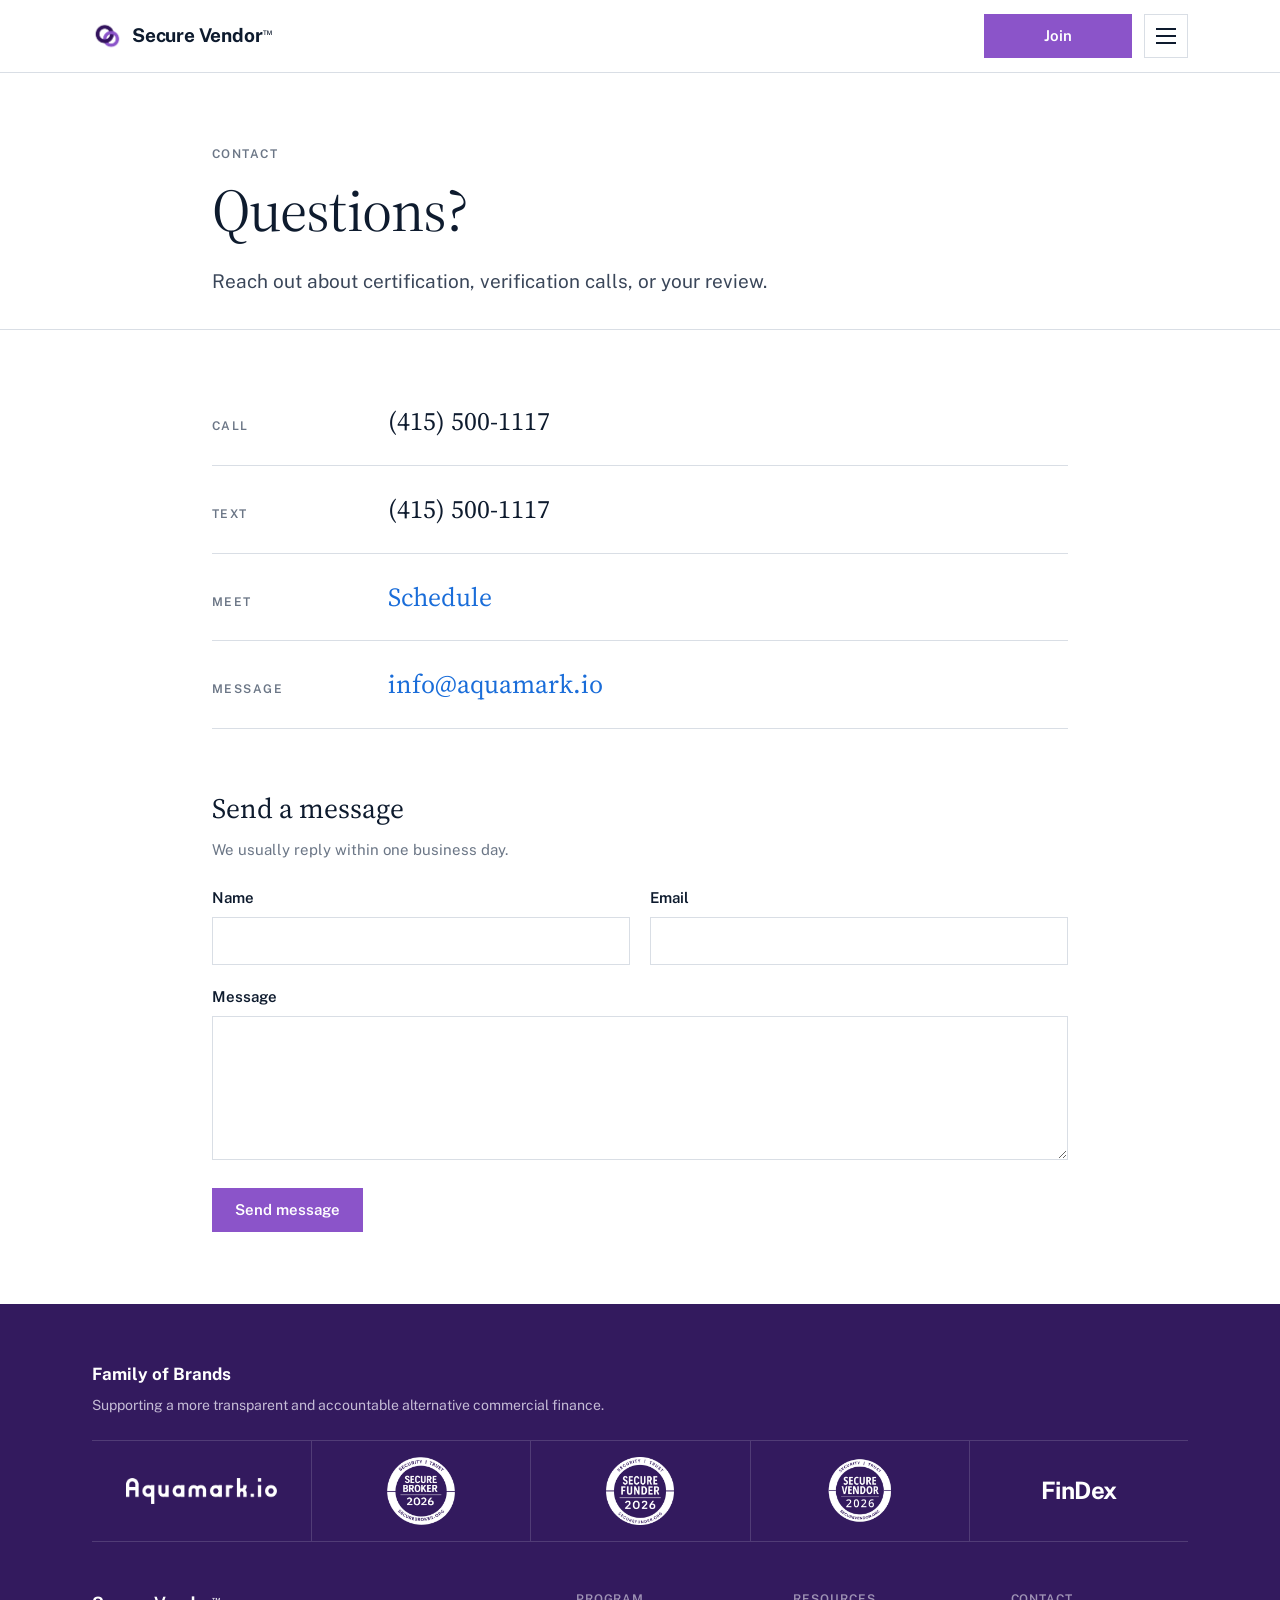
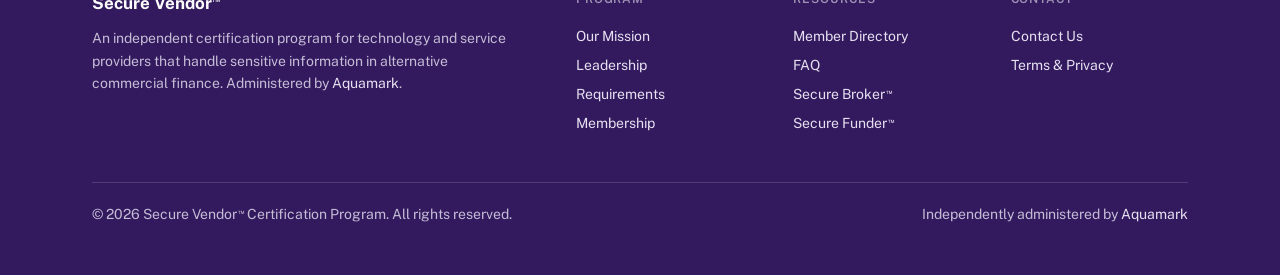
==== commit 4253f140: "Copy: FinTech -> alternative commercial finance Co-Authored-By: Claude Opus 5.5 <noreply@anthropic.c" ====
--- a/contact/index.html
+++ b/contact/index.html
@@ -4,9 +4,9 @@
 <meta charset="UTF-8">
 <meta name="viewport" content="width=device-width, initial-scale=1.0">
 <title>Contact — Secure Vendor™</title>
-<meta name="description" content="Secure Vendor™ is an independent certification program for technology and service providers that handle sensitive information in FinTech.">
+<meta name="description" content="Secure Vendor™ is an independent certification program for technology and service providers that handle sensitive information in alternative commercial finance.">
 <meta property="og:title" content="Contact — Secure Vendor™">
-<meta property="og:description" content="Secure Vendor™ is an independent certification program for technology and service providers that handle sensitive information in FinTech.">
+<meta property="og:description" content="Secure Vendor™ is an independent certification program for technology and service providers that handle sensitive information in alternative commercial finance.">
 <meta property="og:type" content="website">
 <meta property="og:url" content="https://securevendor.org/contact/">
 <meta property="og:image" content="https://securevendor.org/og-blank.png">
@@ -57,6 +57,7 @@
     </div>
   </div>
   <div class="mobile-menu" id="mobileMenu">
+    <a href="../">Home</a>
     <a href="../program-guidelines/" target="_blank" rel="noopener">Requirements</a>
     <a href="../#faq">FAQs</a>
     <a href="../#press">News</a>
@@ -142,7 +143,7 @@
   <div class="wrap">
     <section class="fob" aria-labelledby="fob-title">
       <h2 id="fob-title" class="fob-title">Family of Brands</h2>
-      <p class="fob-sub">Supporting a more transparent and accountable FinTech.</p>
+      <p class="fob-sub">Supporting a more transparent and accountable alternative commercial finance.</p>
       <ul class="fob-row">
         <li><a href="https://aquamark.io" target="_blank" rel="noopener noreferrer" aria-label="Aquamark homepage"><img class="fob-full" src="../family-of-brands/aquamark.png?v=88b38f06" alt="Aquamark"></a></li>
         <li><a href="https://securebroker.org" target="_blank" rel="noopener noreferrer" aria-label="Secure Broker homepage"><img class="fob-badge" src="../family-of-brands/secure-broker-badge.png?v=c771e2e2" alt="Secure Broker certified badge"></a></li>
@@ -154,7 +155,7 @@
     <div class="foot-grid">
       <div>
         <p class="foot-brand">Secure Vendor<sup>&trade;</sup></p>
-        <p>An independent certification program for technology and service providers that handle sensitive information in FinTech. Administered by <a href="https://aquamark.io" target="_blank" rel="noopener noreferrer">Aquamark</a>.</p>
+        <p>An independent certification program for technology and service providers that handle sensitive information in alternative commercial finance. Administered by <a href="https://aquamark.io" target="_blank" rel="noopener noreferrer">Aquamark</a>.</p>
       </div>
       <div class="foot-col">
         <h4>Program</h4>
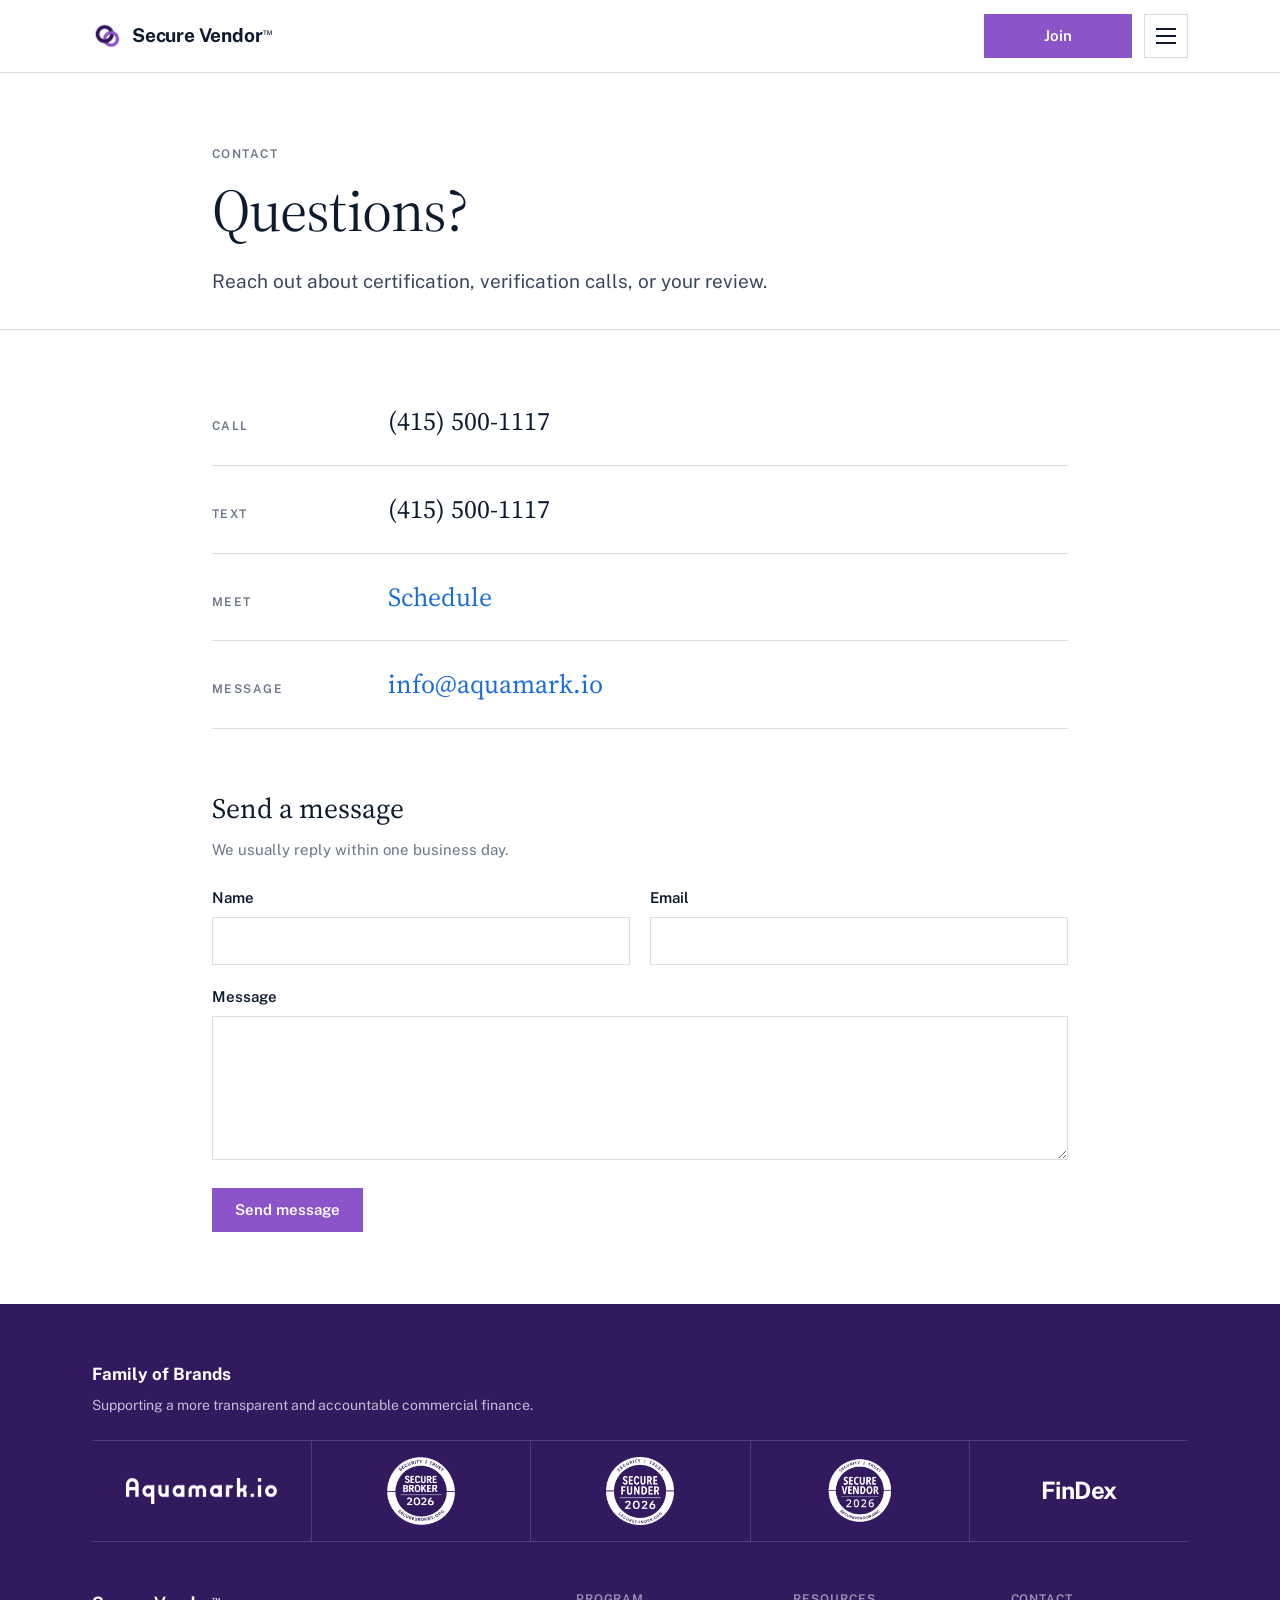
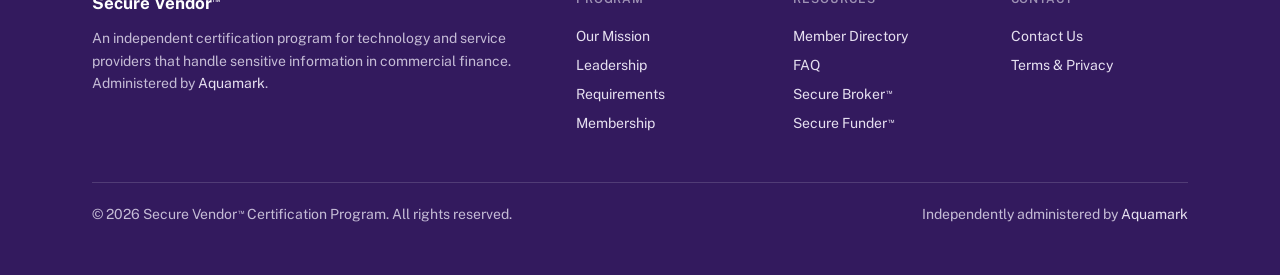
==== commit 3917fc3a: "Copy: alternative commercial finance -> commercial finance; hero title wraps on mobile instead of cu" ====
--- a/contact/index.html
+++ b/contact/index.html
@@ -4,9 +4,9 @@
 <meta charset="UTF-8">
 <meta name="viewport" content="width=device-width, initial-scale=1.0">
 <title>Contact — Secure Vendor™</title>
-<meta name="description" content="Secure Vendor™ is an independent certification program for technology and service providers that handle sensitive information in alternative commercial finance.">
+<meta name="description" content="Secure Vendor™ is an independent certification program for technology and service providers that handle sensitive information in commercial finance.">
 <meta property="og:title" content="Contact — Secure Vendor™">
-<meta property="og:description" content="Secure Vendor™ is an independent certification program for technology and service providers that handle sensitive information in alternative commercial finance.">
+<meta property="og:description" content="Secure Vendor™ is an independent certification program for technology and service providers that handle sensitive information in commercial finance.">
 <meta property="og:type" content="website">
 <meta property="og:url" content="https://securevendor.org/contact/">
 <meta property="og:image" content="https://securevendor.org/og-blank.png">
@@ -143,7 +143,7 @@
   <div class="wrap">
     <section class="fob" aria-labelledby="fob-title">
       <h2 id="fob-title" class="fob-title">Family of Brands</h2>
-      <p class="fob-sub">Supporting a more transparent and accountable alternative commercial finance.</p>
+      <p class="fob-sub">Supporting a more transparent and accountable commercial finance.</p>
       <ul class="fob-row">
         <li><a href="https://aquamark.io" target="_blank" rel="noopener noreferrer" aria-label="Aquamark homepage"><img class="fob-full" src="../family-of-brands/aquamark.png?v=88b38f06" alt="Aquamark"></a></li>
         <li><a href="https://securebroker.org" target="_blank" rel="noopener noreferrer" aria-label="Secure Broker homepage"><img class="fob-badge" src="../family-of-brands/secure-broker-badge.png?v=c771e2e2" alt="Secure Broker certified badge"></a></li>
@@ -155,7 +155,7 @@
     <div class="foot-grid">
       <div>
         <p class="foot-brand">Secure Vendor<sup>&trade;</sup></p>
-        <p>An independent certification program for technology and service providers that handle sensitive information in alternative commercial finance. Administered by <a href="https://aquamark.io" target="_blank" rel="noopener noreferrer">Aquamark</a>.</p>
+        <p>An independent certification program for technology and service providers that handle sensitive information in commercial finance. Administered by <a href="https://aquamark.io" target="_blank" rel="noopener noreferrer">Aquamark</a>.</p>
       </div>
       <div class="foot-col">
         <h4>Program</h4>
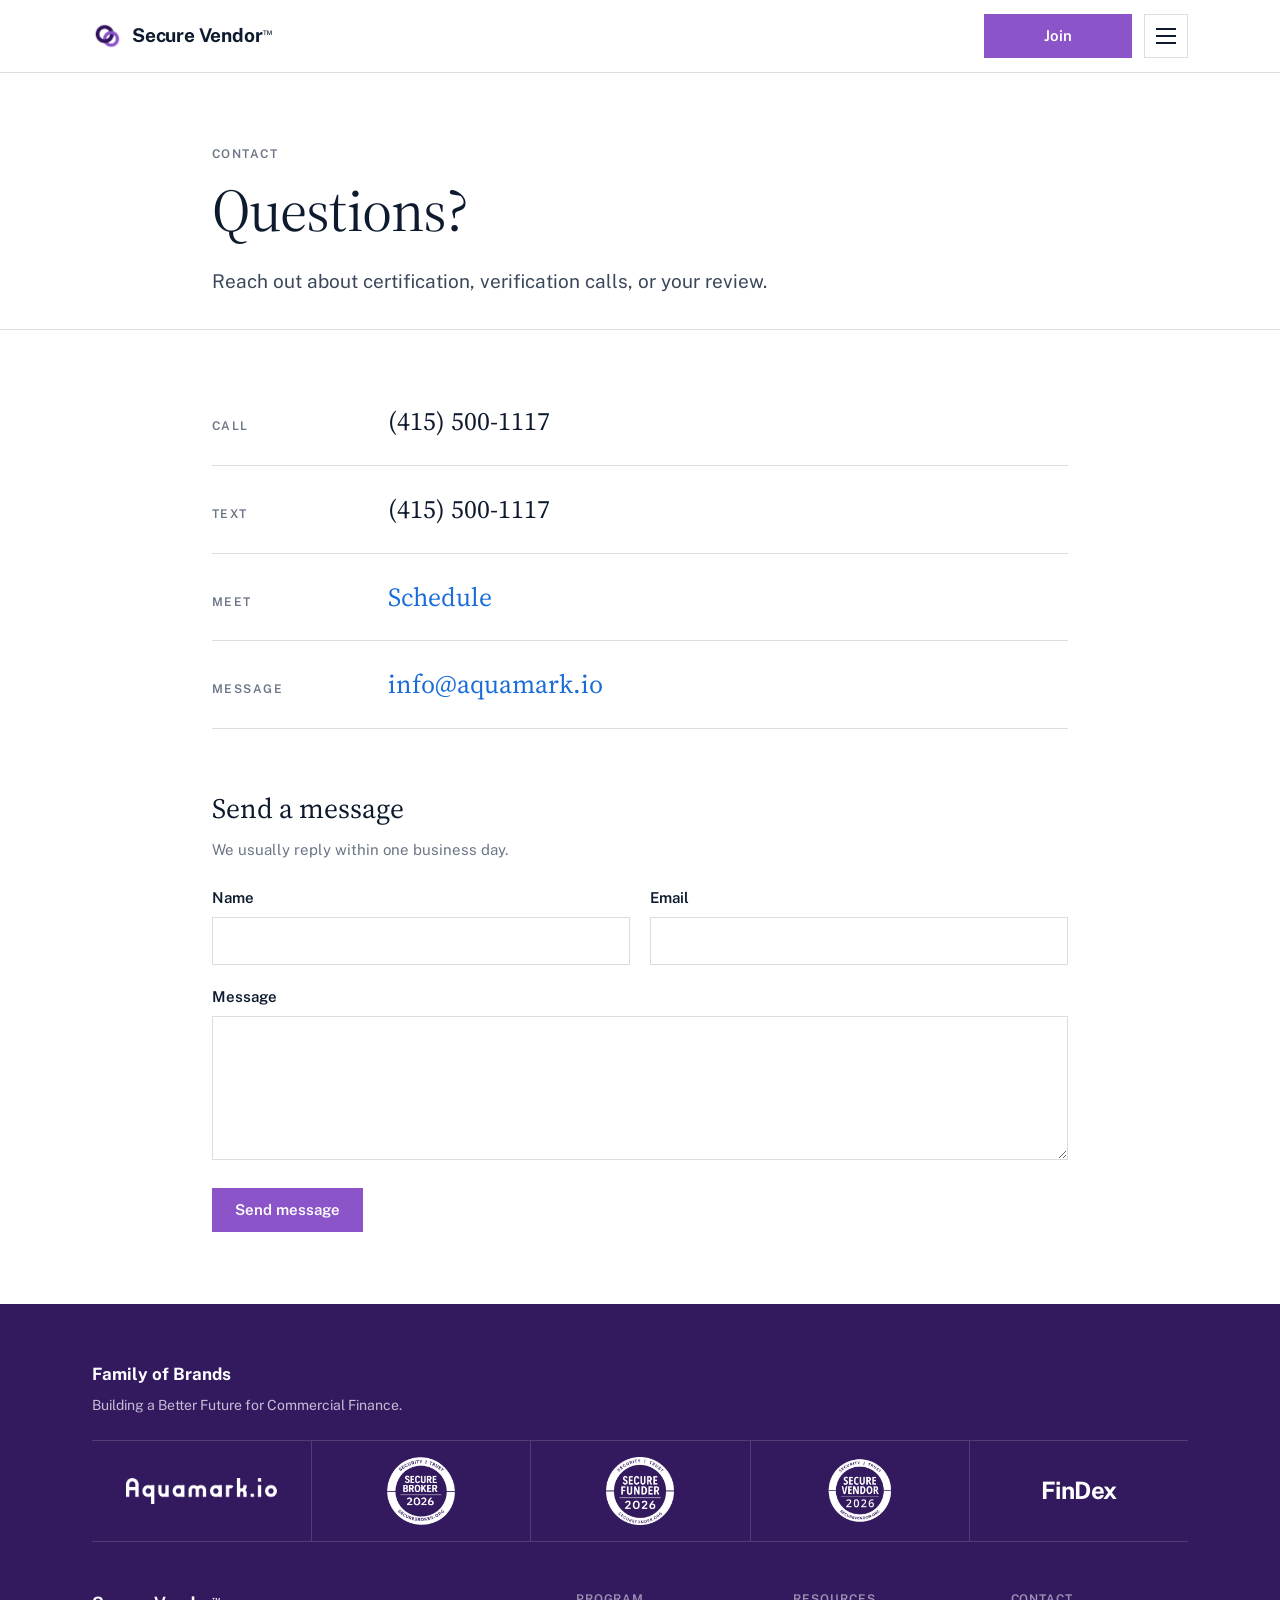
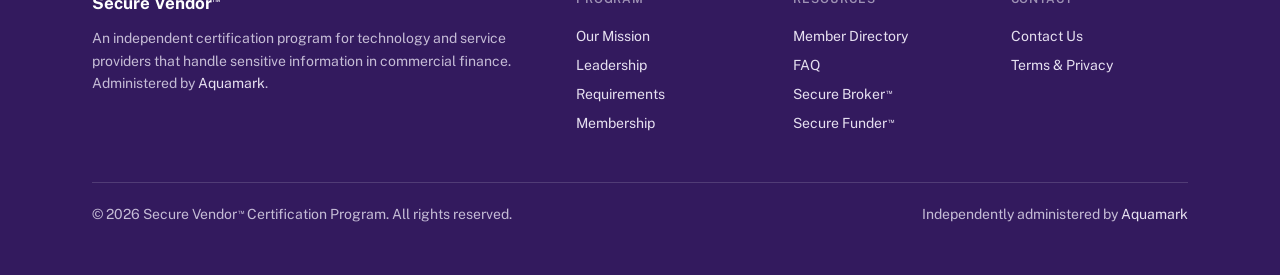
==== commit 174df9da: "Family of brands footer: Building a Better Future for Commercial Finance. Co-Authored-By: Claude Opu" ====
--- a/contact/index.html
+++ b/contact/index.html
@@ -15,7 +15,7 @@
 <link rel="preconnect" href="https://fonts.googleapis.com">
 <link rel="preconnect" href="https://fonts.gstatic.com" crossorigin>
 <link href="https://fonts.googleapis.com/css2?family=Public+Sans:wght@400;500;600;700&family=Source+Serif+4:opsz,wght@8..60,400;8..60,500;8..60,600;8..60,700&display=swap" rel="stylesheet">
-<link rel="stylesheet" href="../site.css?v=baca03fb">
+<link rel="stylesheet" href="../site.css?v=ae582cf5">
 <style>
   .msg { margin-top: 56px; }
   .msg h2 { font-family: var(--serif); font-weight: 400; font-size: 28px; color: var(--ink); margin: 0; }
@@ -143,7 +143,7 @@
   <div class="wrap">
     <section class="fob" aria-labelledby="fob-title">
       <h2 id="fob-title" class="fob-title">Family of Brands</h2>
-      <p class="fob-sub">Supporting a more transparent and accountable commercial finance.</p>
+      <p class="fob-sub">Building a Better Future for Commercial Finance.</p>
       <ul class="fob-row">
         <li><a href="https://aquamark.io" target="_blank" rel="noopener noreferrer" aria-label="Aquamark homepage"><img class="fob-full" src="../family-of-brands/aquamark.png?v=88b38f06" alt="Aquamark"></a></li>
         <li><a href="https://securebroker.org" target="_blank" rel="noopener noreferrer" aria-label="Secure Broker homepage"><img class="fob-badge" src="../family-of-brands/secure-broker-badge.png?v=c771e2e2" alt="Secure Broker certified badge"></a></li>
--- a/site.css
+++ b/site.css
@@ -71,7 +71,7 @@
 /* Hero */
 .hero { padding: 88px 0 80px; border-bottom: 1px solid var(--rule); }
 .hero .wrap { display: grid; grid-template-columns: minmax(0, 7fr) minmax(0, 5fr); gap: 72px; align-items: center; }
-.hero h1 { font-size: clamp(40px, 5.2vw, 64px); line-height: 1.06; letter-spacing: -0.015em; font-weight: 400; }
+.hero h1 { font-size: clamp(40px, 5vw, 62px); line-height: 1.06; letter-spacing: -0.015em; font-weight: 400; }
 .hero h1 .m-br, .hero-lede .m-br { display: none; }
 .hero h1 strong { font-weight: 700; letter-spacing: -0.025em; }
 .hero-lede { font-size: 24px; line-height: 1.5; max-width: 24em; margin: 28px 0 0; color: var(--ink); }
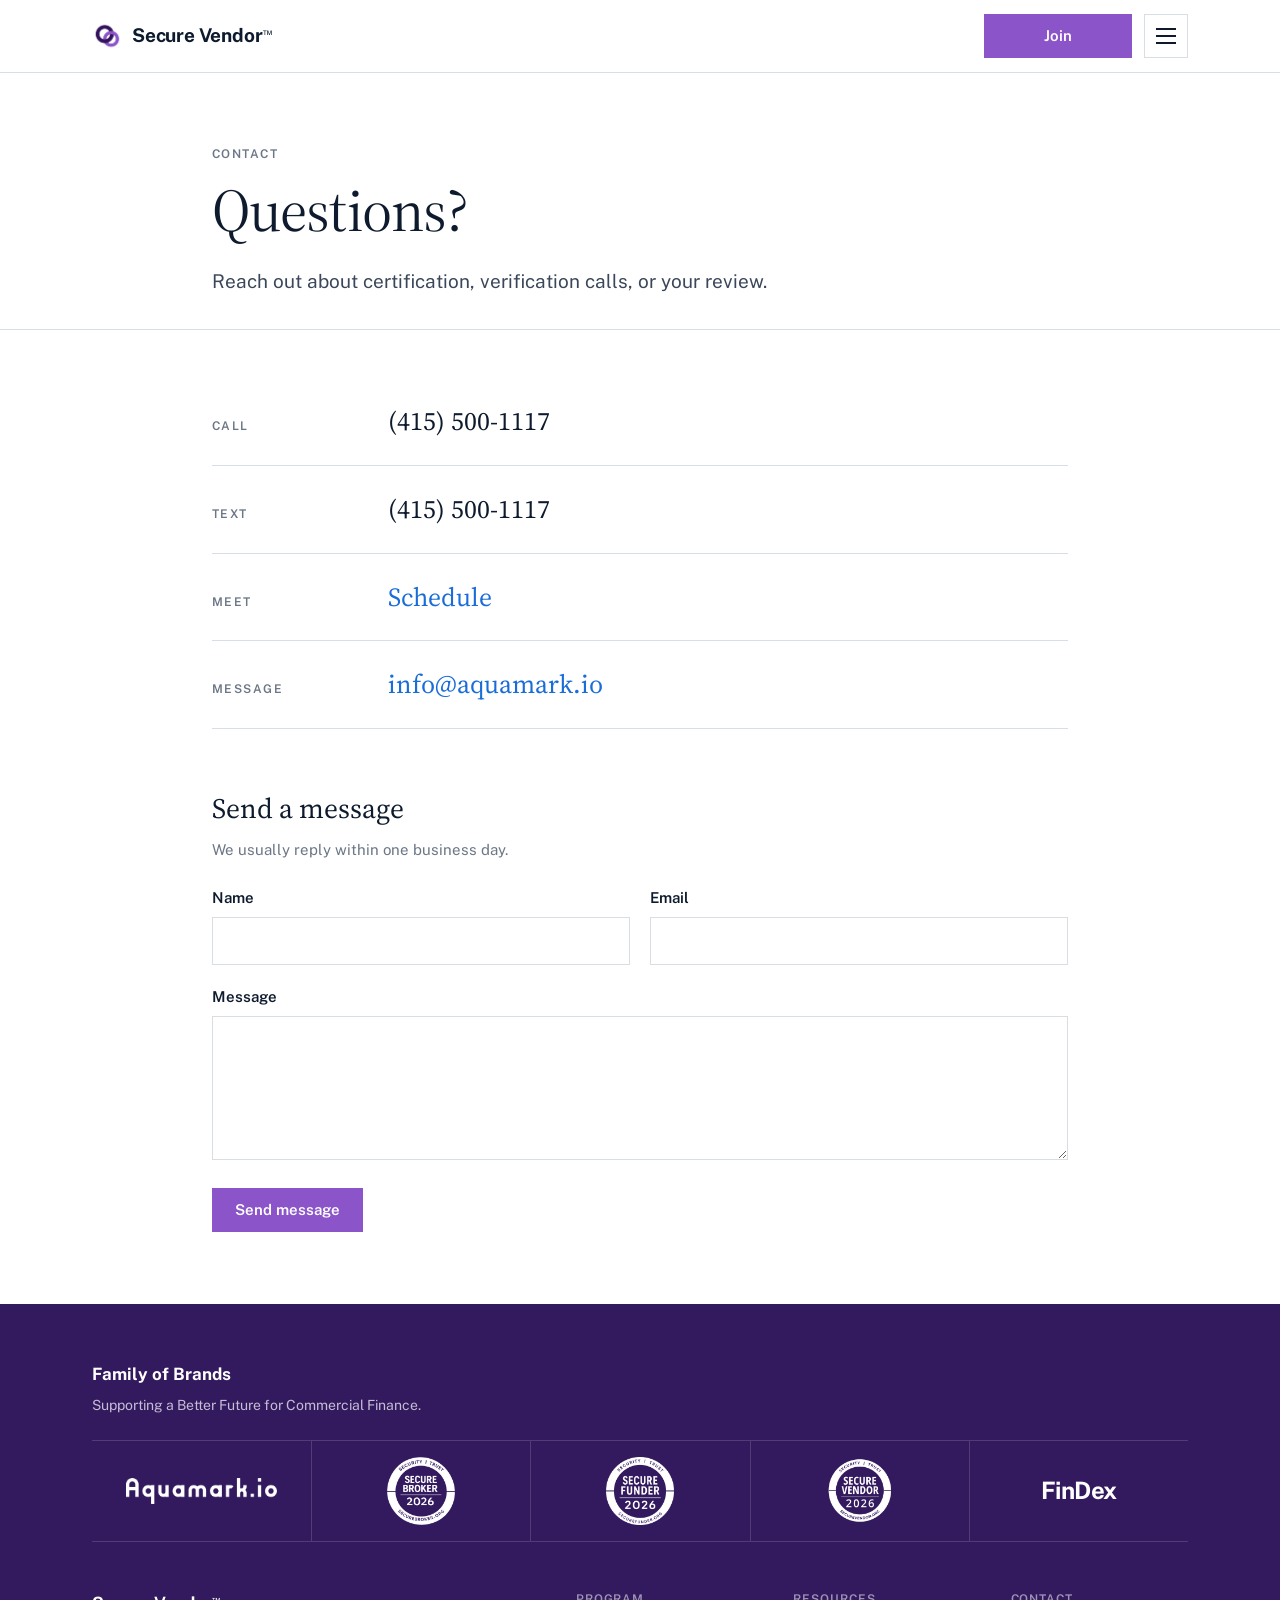
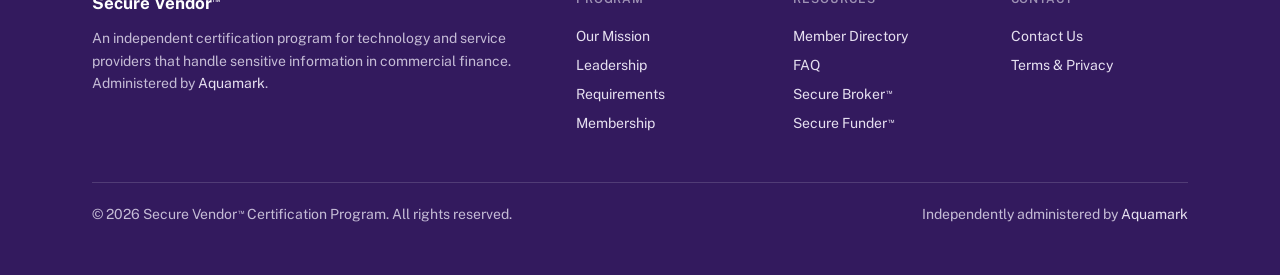
==== commit 26886345: "Family of Brands: Supporting a Better Future for Commercial Finance Co-Authored-By: Claude Opus 5.5 " ====
--- a/contact/index.html
+++ b/contact/index.html
@@ -143,7 +143,7 @@
   <div class="wrap">
     <section class="fob" aria-labelledby="fob-title">
       <h2 id="fob-title" class="fob-title">Family of Brands</h2>
-      <p class="fob-sub">Building a Better Future for Commercial Finance.</p>
+      <p class="fob-sub">Supporting a Better Future for Commercial Finance.</p>
       <ul class="fob-row">
         <li><a href="https://aquamark.io" target="_blank" rel="noopener noreferrer" aria-label="Aquamark homepage"><img class="fob-full" src="../family-of-brands/aquamark.png?v=88b38f06" alt="Aquamark"></a></li>
         <li><a href="https://securebroker.org" target="_blank" rel="noopener noreferrer" aria-label="Secure Broker homepage"><img class="fob-badge" src="../family-of-brands/secure-broker-badge.png?v=c771e2e2" alt="Secure Broker certified badge"></a></li>
